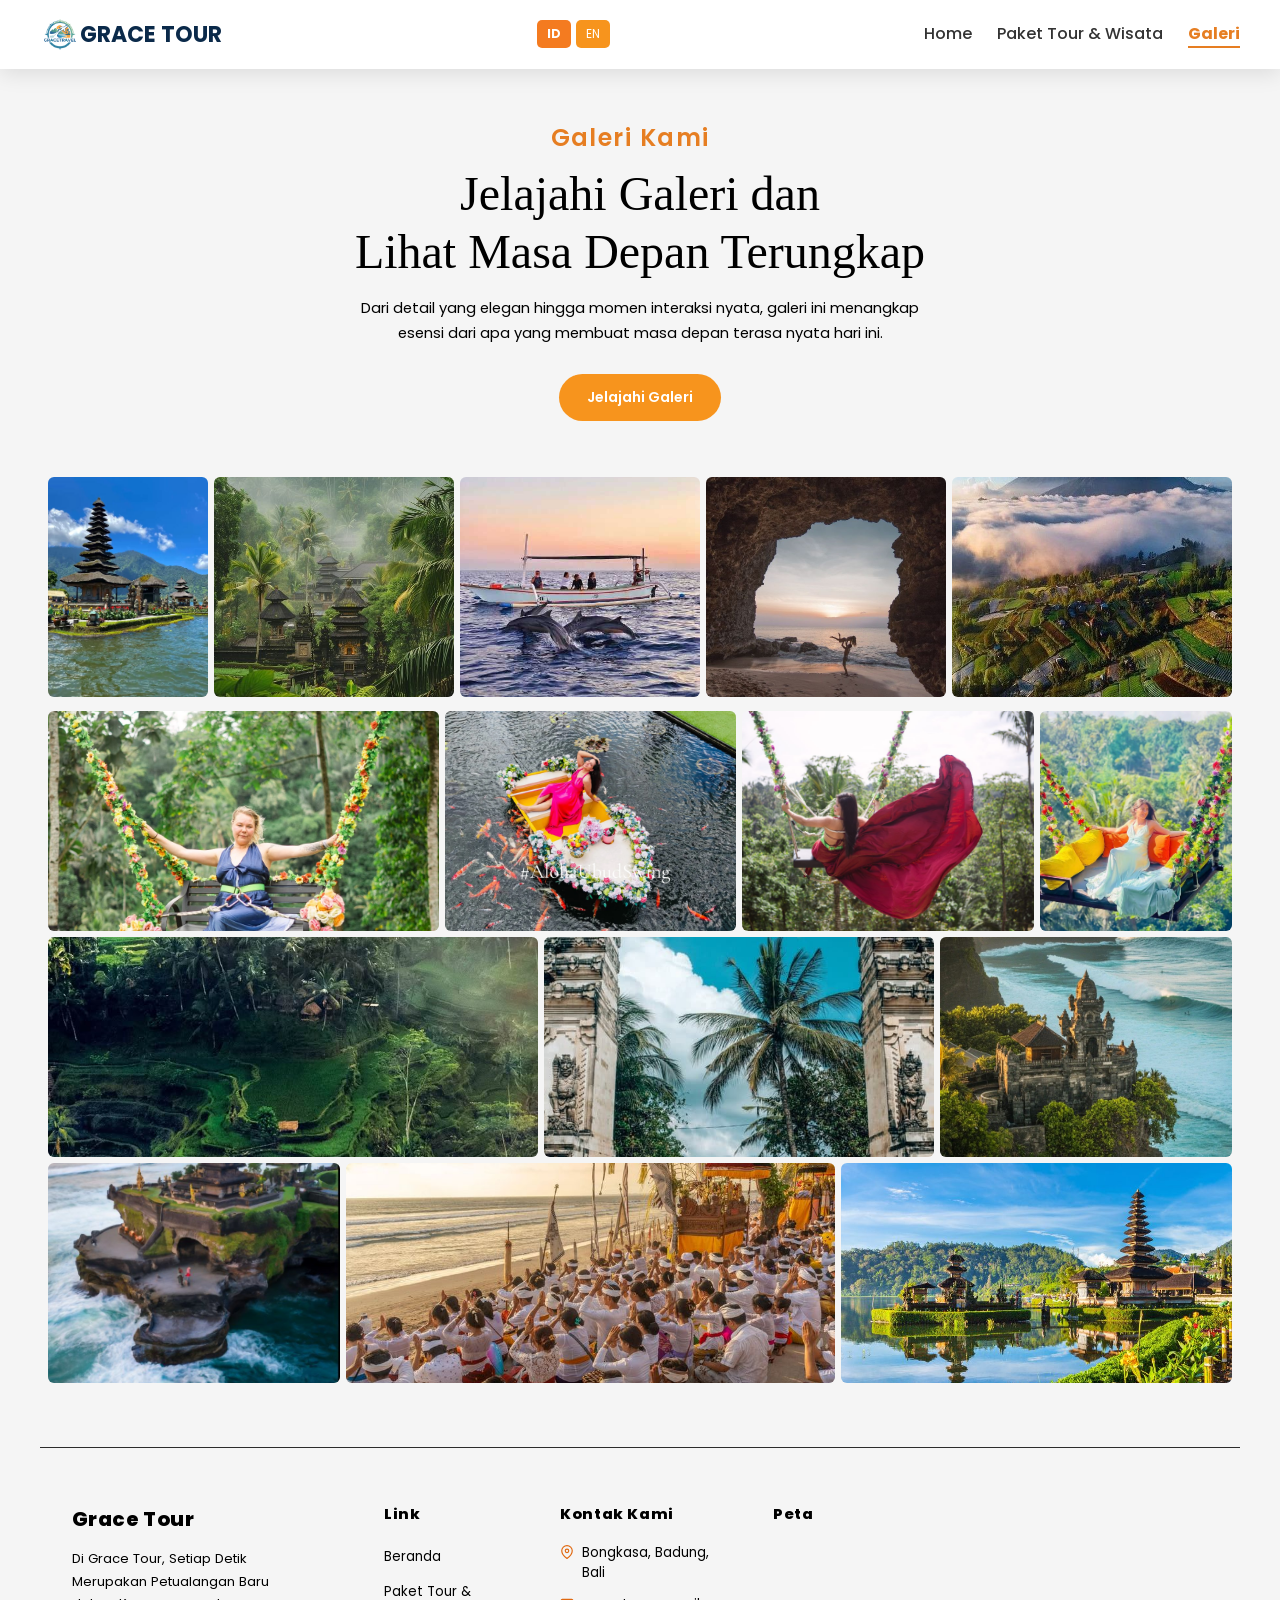
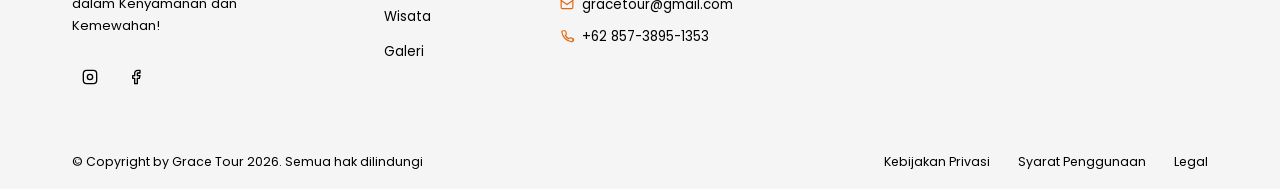
==== Galeri.html @ a67363e0 "second  commit" ====
<!DOCTYPE html>
<html lang="id">
<head>
  <meta charset="UTF-8" />
  <meta name="viewport" content="width=device-width, initial-scale=1.0" />
  <link rel="icon" type="image/png" href="/img/icon_web.png"/>
  <title>GRACE TOUR</title>
  <link rel="stylesheet" href="galeri.css" />
  <link href="https://fonts.googleapis.com/css2?family=Poppins:wght@300;400;600;700&display=swap" rel="stylesheet"/>
</head>

<body>

<!-- ================= NAVBAR ================= -->
<div class="navbar">
  <div class="logo">
    <img src="img/icon_web.png" alt="">
    GRACE TOUR
  </div>

  <div style="display:flex;align-items:center;gap:15px;">
    <div class="language-switch">
      <button onclick="setLanguage('id')" id="lang-btn-id" class="lang-active">ID</button>
      <button onclick="setLanguage('en')" id="lang-btn-en">EN</button>
    </div>
    <div class="menu-toggle" onclick="toggleMenu()">☰</div>
  </div>

  <div class="nav-links" id="navLinks">
    <a href="main.html"               id="nav-home">Home</a>
    <a href="paket_tour.html" id="nav-rental">Paket Tour & Wisata</a>
    <a href="Galeri.html"     id="nav-gallery">Galeri</a>
  </div>
</div>

<!-- ── HEADER ── -->
<div class="gallery-header">
  <div class="gallery-label">
    <span id="gallery-label-text">Galeri Kami</span>
    <svg viewBox="0 0 16 16"><path d="M3 8h10M9 4l4 4-4 4"/></svg>
  </div>
  <h2 class="gallery-title" id="gallery-title">
    Jelajahi Galeri dan<br>Lihat Masa Depan Terungkap
  </h2>
  <p class="gallery-desc" id="gallery-desc">
    Dari detail yang elegan hingga momen interaksi nyata, galeri ini menangkap<br>
    esensi dari apa yang membuat masa depan terasa nyata hari ini.
  </p>
  <a href="#gallery" class="gallery-cta" id="gallery-cta">Jelajahi Galeri</a>
</div>

<!-- ── STRIP (top row) ── -->
<div id="gallery" class="gallery-strip-wrap">
  <div class="gallery-strip">
    <img class="strip-img" src="img/bedugul.jpg" alt="Mountain house" loading="lazy"/>
    <img class="strip-img" src="img/Canggu, Bali, Indonesia.jpg" alt="Modern building" loading="lazy"/>
    <img class="strip-img" src="img/img.jpg" alt="Curved house" loading="lazy"/>
    <img class="strip-img" src="img/jimbaran.jpg" alt="Interior" loading="lazy"/>
    <img class="strip-img" src="img/Kintamani, Bali.jpg" alt="Detail" loading="lazy"/>
  </div>
</div>

<!-- ── BOTTOM GRID 4-3-3 ── -->
<div class="gallery-grid">

  <!-- Row 1 — 4 cards -->
  <div class="gallery-card" data-src="https://images.unsplash.com/photo-1464822759023-fed622ff2c3b?w=1200&auto=format&fit=crop">
    <img src="img/WhatsApp Image 2026-05-09 at 18.11.57 (1).jpeg" alt="Aerial river" loading="lazy"/>
  </div>
  <div class="gallery-card" data-src="https://images.unsplash.com/photo-1487958449943-2429e8be8625?w=1200&auto=format&fit=crop">
    <img src="img/WhatsApp Image 2026-05-09 at 18.11.57.jpeg" alt="Modern building" loading="lazy"/>
  </div>
  <div class="gallery-card" data-src="https://images.unsplash.com/photo-1600585154526-990dced4db0d?w=1200&auto=format&fit=crop">
    <img src="img/WhatsApp Image 2026-05-09 at 18.11.58.jpeg" alt="Curved villa" loading="lazy"/>
  </div>
  <div class="gallery-card" data-src="https://images.unsplash.com/photo-1555041469-a586c61ea9bc?w=1200&auto=format&fit=crop">
    <img src="img/WhatsApp Image 2026-05-09 at 18.11.59.jpeg" alt="Interior" loading="lazy"/>
  </div>

  <!-- Row 2 — 3 cards -->
  <div class="gallery-card" data-src="https://images.unsplash.com/photo-1511818966892-d7d671e672a2?w=1200&auto=format&fit=crop">
    <img src="img/ubud.jpg" alt="Arch building" loading="lazy"/>
  </div>
  <div class="gallery-card" data-src="https://images.unsplash.com/photo-1454023492550-5696f8ff10e1?w=1200&auto=format&fit=crop">
    <img src="img/KUTA.jpg" alt="Tunnel light" loading="lazy"/>
  </div>
  <div class="gallery-card" data-sr c="https://images.unsplash.com/photo-1518780664697-55e3ad937233?w=1200&auto=format&fit=crop">
    <img src="img/Majestic Uluwatu Temple.jpg" alt="Green tower" loading="lazy"/>
  </div>

  <!-- Row 3 — 3 cards -->
  <div class="gallery-card" data-src="https://images.unsplash.com/photo-1506905925346-21bda4d32df4?w=1200&auto=format&fit=crop">
    <img src="img/Pura Tanah Lot.jpg" alt="Mountain fog" loading="lazy"/>
  </div>
  <div class="gallery-card" data-src="https://images.unsplash.com/photo-1486325212027-8081e485255e?w=1200&auto=format&fit=crop">
    <img src="img/pp.jpg" alt="Glass facade" loading="lazy"/>
  </div>
  <div class="gallery-card" data-src="https://images.unsplash.com/photo-1545558014-8692077e9b5c?w=1200&auto=format&fit=crop">
    <img src="img/Bali, Indonesia.jpg" alt="Night city" loading="lazy"/>
  </div>

</div>

<!-- ── LIGHTBOX ── -->
<div class="lightbox" id="lightbox">
  <button class="lb-close" id="lbClose" aria-label="Close">✕</button>
  <img id="lbImg" src="" alt="Gallery image"/>
</div>

<!-- ================= FOOTER ================= -->
<footer>
  <div class="footer-main">

    <div class="brand">
      <h2>Grace Tour</h2>
      <p id="footer-desc">Di Grace Tour, Setiap Detik Merupakan Petualangan Baru dalam Kenyamanan dan Kemewahan!</p>
      <div class="social-icons">
        <a href="#" aria-label="Instagram">
          <svg viewBox="0 0 24 24"><rect x="2" y="2" width="20" height="20" rx="5" ry="5"/><circle cx="12" cy="12" r="4"/><circle cx="17.5" cy="6.5" r="0.01" stroke-width="3"/></svg>
        </a>
        <a href="#" aria-label="Facebook">
          <svg viewBox="0 0 24 24"><path d="M18 2h-3a5 5 0 0 0-5 5v3H7v4h3v8h4v-8h3l1-4h-4V7a1 1 0 0 1 1-1h3z"/></svg>
        </a>
        <!-- <a href="#" aria-label="YouTube">
          <svg viewBox="0 0 24 24"><path d="M22.54 6.42a2.78 2.78 0 0 0-1.95-1.96C18.88 4 12 4 12 4s-6.88 0-8.59.46A2.78 2.78 0 0 0 1.46 6.42 29 29 0 0 0 1 12a29 29 0 0 0 .46 5.58A2.78 2.78 0 0 0 3.41 19.6C5.12 20 12 20 12 20s6.88 0 8.59-.4a2.78 2.78 0 0 0 1.95-1.97A29 29 0 0 0 23 12a29 29 0 0 0-.46-5.58z"/><polygon points="9.75 15.02 15.5 12 9.75 8.98 9.75 15.02"/></svg>
        </a>
        <a href="#" aria-label="TikTok">
          <svg viewBox="0 0 24 24"><path d="M9 12a4 4 0 1 0 4 4V4a5 5 0 0 0 5 5"/></svg>
        </a> -->
      </div>
    </div>

    <div class="footer-col">
      <h4 id="footer-link-title">Link</h4>
      <ul>
        <li><a href="main.html" id="footer-link-1">Beranda</a></li>
        <li><a href="paket_tour.html" id="footer-link-2">Paket Tour & Wisata</a></li>
        <li><a href="Galeri.html" id="footer-link-3">Galeri</a></li>
        <!-- <li><a href="#" id="footer-link-4">Kamar</a></li>
        <li><a href="#" id="footer-link-5">Profil</a></li>
        <li><a href="#" id="footer-link-6">FAQ</a></li> -->
      </ul>
    </div>

    <!-- <div class="footer-col">
      <h4 id="footer-tour-title">Paket Tour</h4>
      <ul>
        <li><a href="#" id="footer-tour-1">Standar</a></li>
        <li><a href="#" id="footer-tour-2">Eksekutif</a></li>
        <li><a href="#" id="footer-tour-3">Deluxe</a></li>
        <li><a href="#" id="footer-tour-4">Superior</a></li>
        <li><a href="#" id="footer-tour-5">Keluarga</a></li>
        <li><a href="#" id="footer-tour-6">Klasik</a></li>
      </ul>
    </div> -->

    <div class="footer-col">
      <h4 id="footer-contact-title">Kontak Kami</h4>
      <div class="contact-item">
        <svg viewBox="0 0 24 24"><path d="M21 10c0 7-9 13-9 13S3 17 3 10a9 9 0 0 1 18 0z"/><circle cx="12" cy="10" r="3"/></svg>
        <span>Bongkasa, Badung, Bali</span>
      </div>
      <div class="contact-item">
        <svg viewBox="0 0 24 24"><path d="M4 4h16c1.1 0 2 .9 2 2v12c0 1.1-.9 2-2 2H4c-1.1 0-2-.9-2-2V6c0-1.1.9-2 2-2z"/><polyline points="22,6 12,13 2,6"/></svg>
        <span>gracetour@gmail.com</span>
      </div>
      <div class="contact-item">
        <svg viewBox="0 0 24 24"><path d="M22 16.92v3a2 2 0 0 1-2.18 2A19.79 19.79 0 0 1 3.08 5.18 2 2 0 0 1 5.09 3h3a2 2 0 0 1 2 1.72c.127.96.361 1.903.7 2.81a2 2 0 0 1-.45 2.11L9.09 10.91a16 16 0 0 0 6 6l1.27-1.27a2 2 0 0 1 2.11-.45c.907.339 1.85.573 2.81.7A2 2 0 0 1 23 18v2z" stroke-width="2"/></svg>
        <span>+62 857-3895-1353</span>
      </div>
    </div>

    <div class="footer-col map-col">
      <h4 id="footer-map-title">Peta</h4>
      <div class="map-embed">
        <iframe loading="lazy" allowfullscreen referrerpolicy="no-referrer-when-downgrade"
          src="https://www.google.com/maps/embed?pb=!1m18!1m12!1m3!1d3944.518!2d115.1754!3d-8.5778!2m3!1f0!2f0!3f0!3m2!1i1024!2i768!4f13.1!3m3!1m2!1s0x2dd239b5b2bdb2c7%3A0x5030bfbcaf6d7e29!2sBongkasa%2C%20Badung%20Regency%2C%20Bali!5e0!3m2!1sid!2sid!4v1"
          title="Lokasi Grace Tour">
        </iframe>
      </div>
    </div>

  </div>

  <div class="footer-bottom">
    <div class="footer-bottom-inner">
      <span class="copy" id="footer-copy">© Copyright by Grace Tour 2026. Semua hak dilindungi</span>
      <nav class="legal-links">
        <a href="#" id="footer-privacy">Kebijakan Privasi</a>
        <a href="#" id="footer-terms">Syarat Penggunaan</a>
        <a href="#" id="footer-legal">Legal</a>
      </nav>
    </div>
  </div>
</footer>

<!-- ================= LANGUAGE SCRIPT ================= -->
<!-- <script>
  const translations = {
    id: {
      'nav-home'            : 'Home',
      'nav-rental'          : 'Paket Tour & Wisata',
      'nav-gallery'         : 'Galeri',
      'gallery-label-text'  : 'Galeri Kami',
      'gallery-title'       : 'Jelajahi Galeri dan<br>Lihat Masa Depan Terungkap',
      'gallery-desc'        : 'Dari detail yang elegan hingga momen interaksi nyata, galeri ini menangkap<br>esensi dari apa yang membuat masa depan terasa nyata hari ini.',
      'gallery-cta'         : 'Jelajahi Galeri',
      'footer-desc'         : 'Di Grace Tour, Setiap Detik Merupakan Petualangan Baru dalam Kenyamanan dan Kemewahan!',
      'footer-link-title'   : 'Link',
      'footer-link-1'       : 'Daftar',
      'footer-link-2'       : 'Masuk',
      'footer-link-3'       : 'Beranda',
      'footer-link-4'       : 'Kamar',
      'footer-link-5'       : 'Profil',
      'footer-link-6'       : 'FAQ',
      'footer-tour-title'   : 'Paket Tour',
      'footer-tour-1'       : 'Standar',
      'footer-tour-2'       : 'Eksekutif',
      'footer-tour-3'       : 'Deluxe',
      'footer-tour-4'       : 'Superior',
      'footer-tour-5'       : 'Keluarga',
      'footer-tour-6'       : 'Klasik',
      'footer-contact-title': 'Kontak Kami',
      'footer-map-title'    : 'Peta',
      'footer-copy'         : '© Copyright by Grace Tour 2026. Semua hak dilindungi',
      'footer-privacy'      : 'Kebijakan Privasi',
      'footer-terms'        : 'Syarat Penggunaan',
      'footer-legal'        : 'Legal',
    },
    en: {
      'nav-home'            : 'Home',
      'nav-rental'          : 'Tour & Travel Packages',
      'nav-gallery'         : 'Gallery',
      'gallery-label-text'  : 'Our Gallery',
      'gallery-title'       : 'Explore the Gallery and<br>See the Future Unfold',
      'gallery-desc'        : 'From sleek details to real-life moments of interaction, this gallery captures<br>the essence of what makes the future feel real today.',
      'gallery-cta'         : 'Explore the Gallery',
      'footer-desc'         : 'At Grace Tour, Every Moment is a New Adventure in Comfort and Luxury!',
      'footer-link-title'   : 'Links',
      'footer-link-1'       : 'Register',
      'footer-link-2'       : 'Login',
      'footer-link-3'       : 'Home',
      'footer-link-4'       : 'Room',
      'footer-link-5'       : 'Profile',
      'footer-link-6'       : 'FAQ',
      'footer-tour-title'   : 'Tour Packages',
      'footer-tour-1'       : 'Standard',
      'footer-tour-2'       : 'Executive',
      'footer-tour-3'       : 'Deluxe',
      'footer-tour-4'       : 'Superior',
      'footer-tour-5'       : 'Family',
      'footer-tour-6'       : 'Classic',
      'footer-contact-title': 'Contact Us',
      'footer-map-title'    : 'Map',
      'footer-copy'         : '© Copyright by Grace Tour 2026. All rights reserved',
      'footer-privacy'      : 'Privacy Policy',
      'footer-terms'        : 'Terms of Use',
      'footer-legal'        : 'Legal',
    }
  };

  const htmlFields = ['gallery-title', 'gallery-desc'];
  let currentLang = 'id';

  function setLanguage(lang) {
    if (lang === currentLang) return;
    currentLang = lang;
    const t = translations[lang];
    document.documentElement.lang = lang;

    Object.keys(t).forEach(key => {
      const el = document.getElementById(key);
      if (!el) return;
      htmlFields.includes(key) ? (el.innerHTML = t[key]) : (el.textContent = t[key]);
    });

    document.getElementById('lang-btn-id').classList.toggle('lang-active', lang === 'id');
    document.getElementById('lang-btn-en').classList.toggle('lang-active', lang === 'en');
  }
</script> -->

<script src="galeri.js"></script>
<script src="https://unpkg.com/aos@2.3.1/dist/aos.js"></script>
</body>
</html>
---- galeri.css ----
@import url("https://fonts.googleapis.com/css2?family=Supermercado+One&display=swap");

html { scroll-behavior: auto; }

* {
  margin: 0;
  padding: 0;
  box-sizing: border-box;
  font-family: "Poppins", sans-serif;
}

*,
*::before,
*::after {
  box-sizing: border-box;
  margin: 0;
  padding: 0;
}

body {
  background: #f5f5f5;
}

/* ================= NAVBAR ================= */
.navbar {
  position: fixed;
  top: 0;
  left: 0;
  width: 100%;
  background: #fff;
  padding: 15px 40px;
  display: flex;
  justify-content: space-between;
  align-items: center;
  box-shadow: 0 5px 20px rgba(0, 0, 0, 0.1);
  z-index: 1000;
}

.logo{
    display: flex;
    align-items: center;
    font-weight:700;
    font-size:22px;
    color:#0b2a4a;
}

.logo img{
  width: 40px;
  height: auto;
  padding: 4px;
}

.nav-links {
  display: flex;
  gap: 25px;
}

.nav-links a {
  text-decoration: none;
  color: #333;
  font-weight: 500;
}

.nav-links a:hover {
  color: #f7941d;
}

.nav-links a.active {
  color: #e67e22; /* warna saat aktif — ganti sesuai tema */
  font-weight: bold;
  border-bottom: 2px solid #e67e22;
  display: inline-block;
  /* border-bottom: 2px solid #e67e22; */
}

.menu-toggle {
  display: none;
  font-size: 28px;
  cursor: pointer;
}

.language-switch button {
  padding: 5px 10px;
  border: none;
  background: #f7941d;
  color: #fff;
  border-radius: 5px;
  cursor: pointer;
  font-size: 12px;
}

.language-switch {
  display: flex;
  gap: 5px;
}

.language-switch .lang-active {
  background: #f47b20;
  color: #fff;
  font-weight: 700;
}

/* ================= RESPONSIVE ================= */
@media (max-width: 768px) {
  .nav-links {
    position: absolute;
    top: 70px;
    right: 0;
    background: #fff;
    width: 100%;
    flex-direction: column;
    text-align: center;
    display: none;
    padding: 20px 0;
  }

  .nav-links.active {
    display: flex;
  }

  .menu-toggle {
    display: block;
  }

  .hero h1 {
    font-size: 32px;
  }
}

@media (max-width: 768px) {
  .nav-links {
    align-items: center; /* atau center kalau mau tengah */
  }

  .nav-links a {
    display: inline-block; /* paksa lebar mengikuti teks */
  }

  .nav-links a.active {
    display: inline-block;
    border-bottom: 2px solid #e67e22;
  }
}

/* ═══════════════════════════════
    HEADER
    ═══════════════════════════════ */
    .gallery-header {
        text-align: center;
        padding: 120px 24px 56px;
        max-width: 640px;
        margin: 0 auto;
      }

    .gallery-label {
        display: inline-flex;
        align-items: center;
        gap: 6px;
        font-size: 1.5rem;
        font-weight: 600;
        letter-spacing: 0.06em;
        color: #e67e22;
        margin-bottom: 10px;
      }
      .gallery-label svg {
        width: 14px;
        height: 14px;
        stroke: var(--purple);
        stroke-width: 2;
        fill: none;
      }

      .gallery-title {
        font-family: "Instrument Serif", serif;
        font-size: clamp(2rem, 5vw, 3rem);
        font-weight: 400;
        line-height: 1.2;
        color: var(--black);
        margin-bottom: 16px;
      }

      .gallery-desc {
        font-size: 0.92rem;
        line-height: 1.7;
        color: var(--gray);
        margin-bottom: 28px;
      }

      .gallery-cta {
        display: inline-block;
        padding: 13px 28px;
        background: #f7941d;
        color: #fff;
        font-family: "poppins", sans-serif;
        font-size: 0.88rem;
        font-weight: 600;
        border-radius: 999px;
        text-decoration: none;
        border: none;
        cursor: pointer;
        transition:
          background 0.25s,
          transform 0.2s;
      }
      .gallery-cta:hover {
        /* background: #222; */
        transform: scale(1.03);
      }

   /* ═══════════════════════════════
       TOP ROW — horizontal scroll strip
    ═══════════════════════════════ */
    .gallery-strip-wrap {
      width: 100%;
      overflow-x: auto;
      scrollbar-width: none;
      -ms-overflow-style: none;
      padding: 0 0 8px;
      scroll-margin-top: 140px;
    }
    .gallery-strip-wrap::-webkit-scrollbar { display: none; }
 
    .gallery-strip {
      display: flex;
      gap: 6px;
      padding: 0 48px;
      width: 100%;
    }
 
    .strip-img {
      height: 220px;
      border-radius: 6px;
      object-fit: cover;
      display: block;
      flex-shrink: 0;
      transition: transform .4s ease, filter .4s ease;
      cursor: pointer;
    }
    .strip-img:hover { transform: scale(1.025); filter: brightness(1.05); }
 
    /* Variable widths for visual rhythm */
    .strip-img:nth-child(1) { width: 160px; }
    .strip-img:nth-child(2) { width: 240px; }
    .strip-img:nth-child(3) { width: 240px; }
    .strip-img:nth-child(4) { width: 240px; }
    .strip-img:nth-child(5) { flex: 1; min-width: 0; }
 
    /* ═══════════════════════════════
       BOTTOM GRID — 4 / 3 / 3 layout
    ═══════════════════════════════ */
    .gallery-grid {
      display: grid;
      grid-template-columns: repeat(12, 1fr);
      grid-auto-rows: 220px;
      gap: 6px;
      padding: 6px 48px 64px;
    }
 
    /* ── Row 1 — 4 cards ── */
    .gallery-card:nth-child(1)  { grid-column: span 4; }   /* wide */
    .gallery-card:nth-child(2)  { grid-column: span 3; }
    .gallery-card:nth-child(3)  { grid-column: span 3; }
    .gallery-card:nth-child(4)  { grid-column: span 2; }   /* narrow */
 
    /* ── Row 2 — 3 cards ── */
    .gallery-card:nth-child(5)  { grid-column: span 5; }   /* widest */
    .gallery-card:nth-child(6)  { grid-column: span 4; }
    .gallery-card:nth-child(7)  { grid-column: span 3; }
 
    /* ── Row 3 — 3 cards ── */
    .gallery-card:nth-child(8)  { grid-column: span 3; }
    .gallery-card:nth-child(9)  { grid-column: span 5; }   /* widest */
    .gallery-card:nth-child(10) { grid-column: span 4; }
 
    .gallery-card {
      position: relative;
      overflow: hidden;
      border-radius: 6px;
      cursor: pointer;
      background: #ddd;
    }
 
    .gallery-card img {
      width: 100%;
      height: 100%;
      object-fit: cover;
      display: block;
      transition: transform .5s ease;
    }
    .gallery-card:hover img { transform: scale(1.06); }
 
    /* Card footer */
    .card-footer {
      position: absolute;
      bottom: 0; left: 0; right: 0;
      display: flex;
      align-items: center;
      justify-content: space-between;
      padding: 10px 14px;
      background: rgba(255,255,255,.92);
      backdrop-filter: blur(4px);
      font-size: .75rem;
    }
 
    .card-num {
      font-weight: 600;
      color: var(--black);
      letter-spacing: .05em;
    }
 
    .card-details {
      display: flex;
      align-items: center;
      gap: 4px;
      font-weight: 500;
      color: var(--black);
      text-decoration: none;
      transition: gap .2s;
    }
    .card-details:hover { gap: 7px; }
    .card-details svg {
      width: 11px; height: 11px;
      stroke: currentColor;
      stroke-width: 2;
      fill: none;
    }
 
    /* ═══════════════════════════════
       LIGHTBOX
    ═══════════════════════════════ */
    .lightbox {
      display: none;
      position: fixed;
      inset: 0;
      background: rgba(0,0,0,.85);
      z-index: 999;
      align-items: center;
      justify-content: center;
      padding: 24px;
      animation: lbIn .25s ease;
    }
    .lightbox.open { display: flex; }
    @keyframes lbIn {
      from { opacity: 0; }
      to   { opacity: 1; }
    }
    .lightbox img {
      max-width: 90vw;
      max-height: 88vh;
      border-radius: 8px;
      object-fit: contain;
      animation: lbScale .3s ease;
    }
    @keyframes lbScale {
      from { transform: scale(.92); }
      to   { transform: scale(1); }
    }
    .lb-close {
      position: absolute;
      top: 20px; right: 24px;
      background: rgba(255,255,255,.15);
      border: none;
      color: #fff;
      font-size: 1.4rem;
      width: 40px; height: 40px;
      border-radius: 50%;
      cursor: pointer;
      display: flex; align-items: center; justify-content: center;
      transition: background .2s;
    }
    .lb-close:hover { background: rgba(255,255,255,.3); }
 
    /* ═══════════════════════════════
       ENTRANCE ANIMATIONS
    ═══════════════════════════════ */
    @keyframes fadeUp {
      from { opacity: 0; transform: translateY(24px); }
      to   { opacity: 1; transform: translateY(0); }
    }
    .gallery-header  { animation: fadeUp .7s ease both; }
    .gallery-strip-wrap { animation: fadeUp .7s .15s ease both; }
    .gallery-grid    { animation: fadeUp .7s .25s ease both; }
 
    /* ═══════════════════════════════
       RESPONSIVE
    ═══════════════════════════════ */
    @media (max-width: 900px) {
      .gallery-strip { padding: 0 24px; }
      .gallery-grid  {
        grid-template-columns: repeat(6, 1fr);
        grid-auto-rows: 180px;
        padding: 6px 24px 48px;
      }
      .gallery-card:nth-child(1)  { grid-column: span 3; }
      .gallery-card:nth-child(2)  { grid-column: span 3; }
      .gallery-card:nth-child(3)  { grid-column: span 2; }
      .gallery-card:nth-child(4)  { grid-column: span 4; }
      .gallery-card:nth-child(5)  { grid-column: span 3; }
      .gallery-card:nth-child(6)  { grid-column: span 3; }
      .gallery-card:nth-child(7)  { grid-column: span 2; }
      .gallery-card:nth-child(8)  { grid-column: span 4; }
      .gallery-card:nth-child(9)  { grid-column: span 3; }
      .gallery-card:nth-child(10) { grid-column: span 3; }
    }
    @media (max-width: 540px) {
      .gallery-header { padding: 48px 20px 36px; }
      .gallery-strip  { padding: 0 16px; }
      .strip-img      { height: 160px; }
      .gallery-grid   {
        grid-template-columns: repeat(2, 1fr);
        grid-auto-rows: 160px;
        padding: 6px 16px 40px;
      }
      .gallery-card:nth-child(n) { grid-column: span 1; }
      .gallery-card:nth-child(odd) { grid-column: span 1; }
    }
    @media (max-width: 380px) {
      .gallery-grid {
        grid-template-columns: 1fr;
        grid-auto-rows: 200px;
      }
      .gallery-card:nth-child(n) { grid-column: span 1; }
    }

/* ══════════════════════════════
      MAIN FOOTER
    ══════════════════════════════ */
.footer-main {
  border-top: 1px solid #2c2c2c; /* lebih soft dari hitam */
  max-width: 1200px;
  margin: 0 auto;
  padding: 56px 32px 40px;
  display: grid;
  grid-template-columns: 2fr 1fr 1fr 1.4fr 1.5fr;
  gap: 40px;
}

/* ── Brand column ── */
.brand h2 {
  font-size: 1.25rem;
  font-weight: 800;
  color: var(--accent);
  margin-bottom: 14px;
  letter-spacing: 0.02em;
}

.brand p {
  font-size: 0.82rem;
  line-height: 1.7;
  color: var(--muted);
  max-width: 220px;
}

.social-icons {
  display: flex;
  gap: 10px;
  margin-top: 22px;
}

.social-icons a {
  display: flex;
  align-items: center;
  justify-content: center;
  width: 36px;
  height: 36px;
  border: 1px solid var(--bg-border);
  border-radius: 8px;
  color: var(--muted);
  text-decoration: none;
  transition:
    border-color 0.2s,
    color 0.2s,
    background 0.2s;
}

.social-icons a:hover {
  border-color: var(--accent);
  color: var(--accent);
  background: rgba(108, 99, 255, 0.08);
}

.social-icons svg {
  width: 16px;
  height: 16px;
  stroke: currentColor;
  fill: none;
  stroke-width: 2;
  stroke-linecap: round;
  stroke-linejoin: round;
}

/* ── Nav column ── */
.footer-col h4 {
  font-size: 0.92rem;
  font-weight: 800;
  color: var(--accent);
  margin-bottom: 18px;
  letter-spacing: 0.04em;
}

.footer-col ul {
  list-style: none;
  display: flex;
  flex-direction: column;
  gap: 10px;
}

.footer-col ul li a {
  font-size: 0.83rem;
  color: var(--muted);
  text-decoration: none;
  transition: color 0.2s;
}

.footer-col ul li a:hover {
  color: var(--white);
}

/* ── Kontak column ── */
.contact-item {
  display: flex;
  align-items: flex-start;
  gap: 8px;
  margin-bottom: 12px;
}

.contact-item svg {
  width: 14px;
  height: 14px;
  stroke: #e06810;
  fill: none;
  stroke-width: 2;
  stroke-linecap: round;
  stroke-linejoin: round;
  flex-shrink: 0;
  margin-top: 2px;
}

.contact-item span {
  font-size: 0.83rem;
  color: var(--muted);
  line-height: 1.5;
}

/* ── Map column ── */
.map-embed {
  width: 100%;
  height: 130px;
  border-radius: 10px;
  overflow: hidden;
  border: 1px solid var(--bg-border);
}

.map-embed iframe {
  width: 100%;
  height: 100%;
  border: none;
  display: block;
  filter: grayscale(20%) contrast(1.05);
}

/* ══════════════════════════════
    BOTTOM BAR
    ══════════════════════════════ */
.footer-bottom {
  border-top: 1px solid var(--bg-border);
}

.footer-bottom-inner {
  max-width: 1200px;
  margin: 0 auto;
  padding: 18px 32px;
  display: flex;
  justify-content: space-between;
  align-items: center;
  flex-wrap: wrap;
  gap: 12px;
}

.footer-bottom-inner .copy {
  font-size: 0.78rem;
  color: var(--muted);
}

.footer-bottom-inner .legal-links {
  display: flex;
  gap: 28px;
}

.footer-bottom-inner .legal-links a {
  font-size: 0.78rem;
  color: var(--muted);
  text-decoration: none;
  transition: color 0.2s;
}

.footer-bottom-inner .legal-links a:hover {
  color: var(--white);
}

/* Footer */
/* ── Responsive ── */
@media (max-width: 900px) {
  .footer-main {
    grid-template-columns: 1fr 1fr 1fr;
  }
  .brand {
    grid-column: 1 / -1;
  }
}

@media (max-width: 560px) {
  .footer-main {
    grid-template-columns: 1fr 1fr;
    padding: 40px 20px 28px;
  }
  .brand {
    grid-column: 1 / -1;
  }
  .map-col {
    grid-column: 1 / -1;
  }
  .footer-bottom-inner {
    flex-direction: column;
    align-items: flex-start;
  }
}
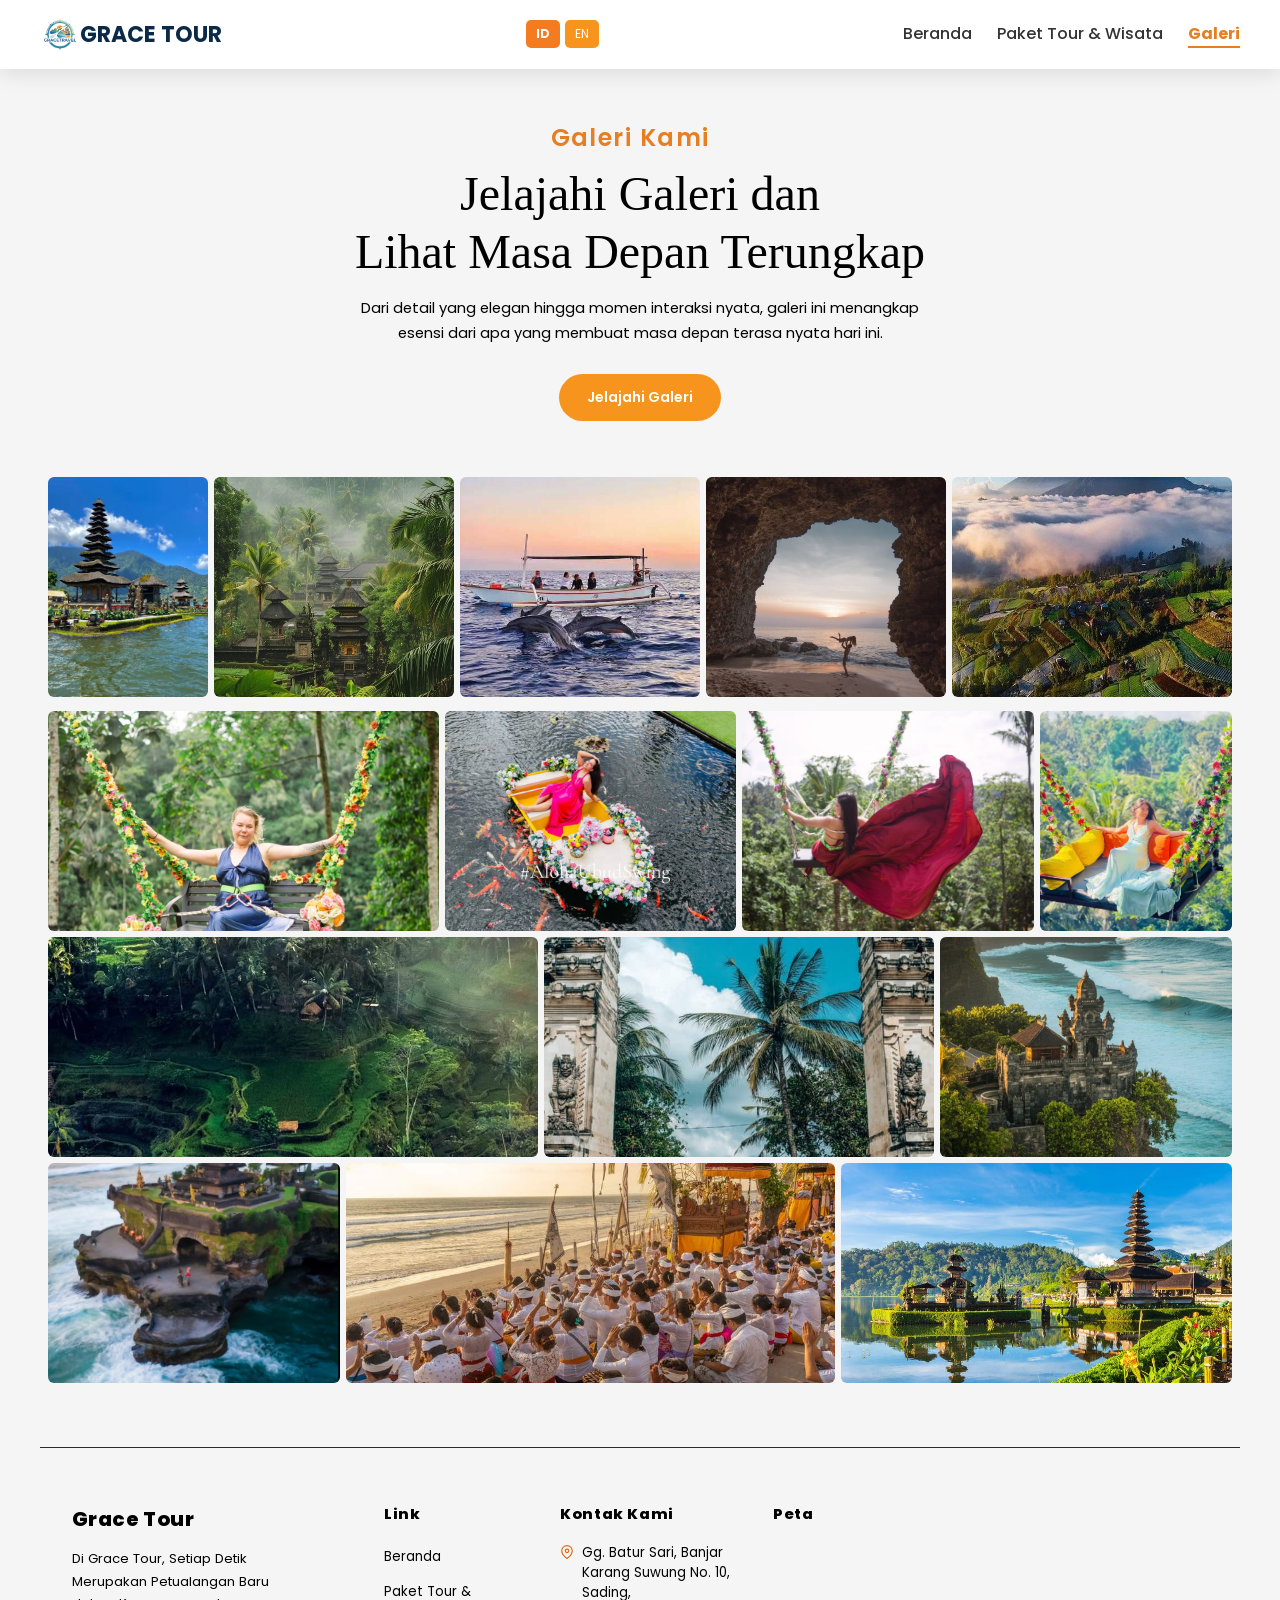
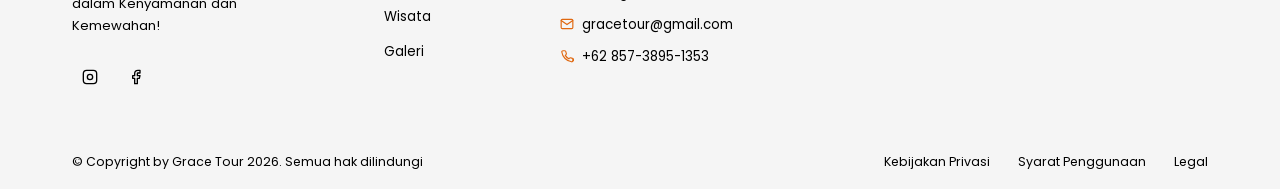
==== commit 876cb7f4: "third  commit" ====
--- a/Galeri.html
+++ b/Galeri.html
@@ -27,7 +27,7 @@
   </div>
 
   <div class="nav-links" id="navLinks">
-    <a href="main.html"               id="nav-home">Home</a>
+    <a href="main.html"               id="nav-home">Beranda</a>
     <a href="paket_tour.html" id="nav-rental">Paket Tour & Wisata</a>
     <a href="Galeri.html"     id="nav-gallery">Galeri</a>
   </div>
@@ -158,7 +158,7 @@
       <h4 id="footer-contact-title">Kontak Kami</h4>
       <div class="contact-item">
         <svg viewBox="0 0 24 24"><path d="M21 10c0 7-9 13-9 13S3 17 3 10a9 9 0 0 1 18 0z"/><circle cx="12" cy="10" r="3"/></svg>
-        <span>Bongkasa, Badung, Bali</span>
+        <span>Gg. Batur Sari, Banjar Karang Suwung No. 10, Sading,</span>
       </div>
       <div class="contact-item">
         <svg viewBox="0 0 24 24"><path d="M4 4h16c1.1 0 2 .9 2 2v12c0 1.1-.9 2-2 2H4c-1.1 0-2-.9-2-2V6c0-1.1.9-2 2-2z"/><polyline points="22,6 12,13 2,6"/></svg>
@@ -173,10 +173,7 @@
     <div class="footer-col map-col">
       <h4 id="footer-map-title">Peta</h4>
       <div class="map-embed">
-        <iframe loading="lazy" allowfullscreen referrerpolicy="no-referrer-when-downgrade"
-          src="https://www.google.com/maps/embed?pb=!1m18!1m12!1m3!1d3944.518!2d115.1754!3d-8.5778!2m3!1f0!2f0!3f0!3m2!1i1024!2i768!4f13.1!3m3!1m2!1s0x2dd239b5b2bdb2c7%3A0x5030bfbcaf6d7e29!2sBongkasa%2C%20Badung%20Regency%2C%20Bali!5e0!3m2!1sid!2sid!4v1"
-          title="Lokasi Grace Tour">
-        </iframe>
+        <iframe src="https://www.google.com/maps/embed?pb=!1m18!1m12!1m3!1d3944.9484286063534!2d115.19143777369449!3d-8.60095019144428!2m3!1f0!2f0!3f0!3m2!1i1024!2i768!4f13.1!3m3!1m2!1s0x2dd23ecdf7e0af63%3A0x70208c90c9d3a7f0!2sBanjar%20Karang%20Suwung!5e0!3m2!1sid!2sid!4v1779098185216!5m2!1sid!2sid" width="600" height="450" style="border:0;" allowfullscreen="" loading="lazy" referrerpolicy="no-referrer-when-downgrade"></iframe>
       </div>
     </div>
 
